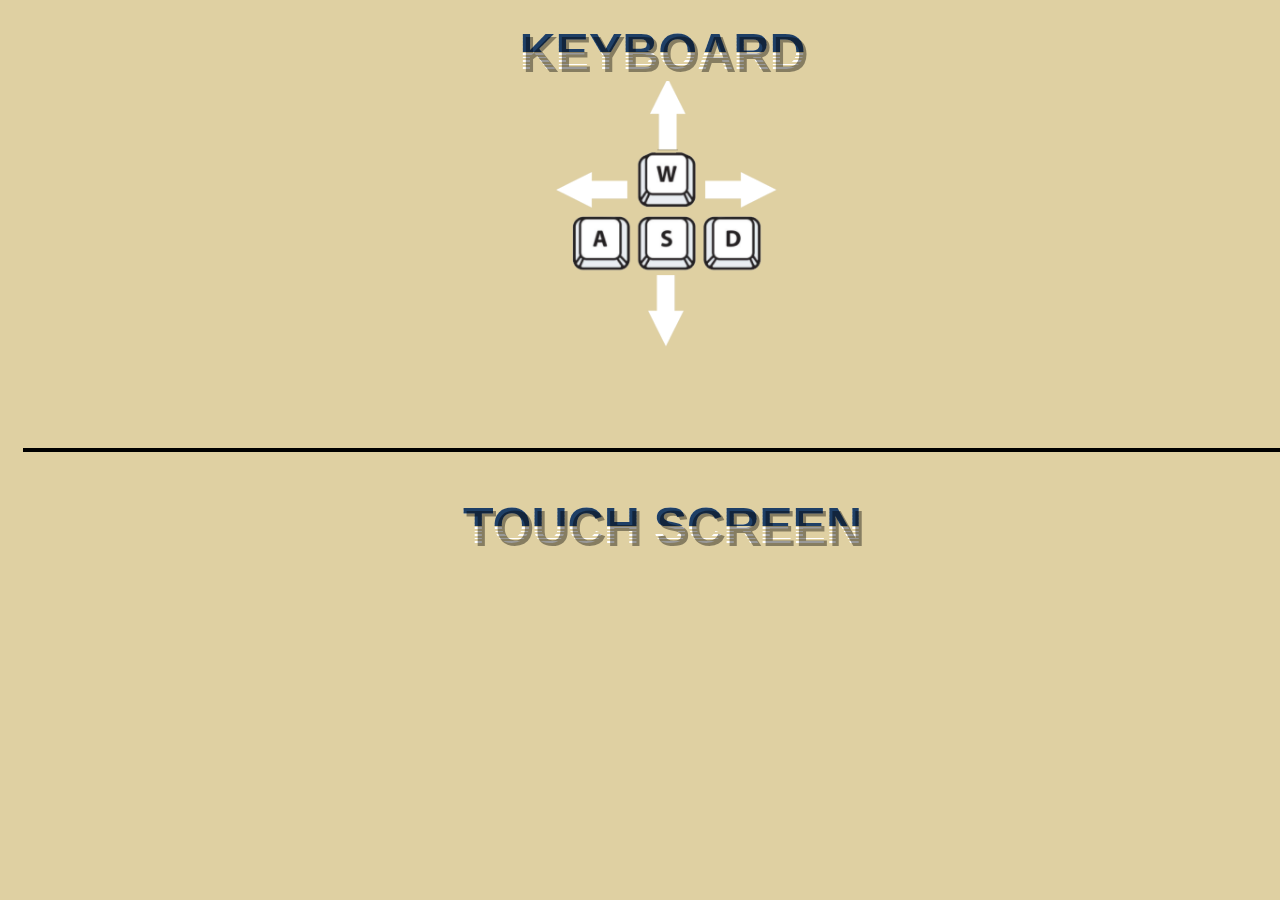
==== pages/controls.html @ 4e389fb1 "Add files via upload" ====
<!DOCTYPE html>
<html lang="en">

<head>
    <meta charset="UTF-8">
    <meta name="viewport" content="width=device-width, initial-scale=1.0">
    <title>90s Snake: Controls</title>
    <link rel="stylesheet" href="../styles/styles.css">
    <link rel="stylesheet" href="../styles/controls.css">
</head>

<body>

    <div id="topContainer">
        <span class="horizontal-cut-text-h2">Keyboard</span>
        <img src="../assets/WASD.png" alt="Controls for Keyboard: W-up, A-left, S-down, D-right">
    </div>
    <div id="line"></div>
    <div id="bottomContainer">
        <span class="horizontal-cut-text-h2">Touch Screen</span>
    </div>

</body>

</html>
---- styles/styles.css ----
* {
  box-sizing: border-box;
  margin: 0;
  padding: 0;
}
html {
  height: 100%;
  width: 100%;
}
body {
  display: flex;
  align-items: center;
  justify-content: center;
  background-color: rgb(223, 208, 162);
  height: 100%;
  width: 100%;
}
canvas {
  background-color: rgb(0, 0, 0);
  background-size: 100% 100%;
  max-width: 1280px;
}

@import url('https://fonts.googleapis.com/css2?family=Catamaran:wght@900&display=swap');
.horizontal-cut-text-h1 {
  font-size: 7vw;
  font-weight: 900;
  font-family: 'Catamaran', sans-serif;
  text-transform: uppercase;
  background: -webkit-linear-gradient(
      270deg,
      #d60aa3,
      #d60aa3 50%,
      transparent 50%
    ),
    -webkit-repeating-linear-gradient(90deg, transparent, transparent 3%, white
          3%, white 6%);
  background-clip: text;
  -webkit-background-clip: text;
  color: transparent;
  text-shadow: 0.4vw 0.3vw rgba(0, 0, 0, 0.3);
}
.horizontal-cut-text-h2 {
  font-size: 50px;
  font-weight: 700;
  font-family: 'Catamaran', sans-serif;
  text-transform: uppercase;
  background: -webkit-linear-gradient(
      270deg,
      #1e3f66,
      #1e3f66 50%,
      transparent 50%
    ),
    -webkit-repeating-linear-gradient(90deg, transparent, transparent 3%, white
          3%, white 6%);
  background-clip: text;
  -webkit-background-clip: text;
  color: transparent;
  text-shadow: 3px 3px rgba(0, 0, 0, 0.4);
}

#gameOver {
  position: absolute;
  left: 50%;
  top: 50%;
  transform: translate(-50%, -50%);
  text-align: center;
  font-size: 6.5vw;
  white-space: nowrap;
}
---- styles/controls.css ----
body {
  display: flex;
  flex-direction: column;
  align-items: flex-start;
  justify-content: center;
  width: 100%;
}

body div {
  display: flex;
  flex-flow: column nowrap;
  align-items: center;
  width: 100%;
  height: 50%;
  margin: 2.5vh;
}

#topContainer img {
    height: 30vh;
    width:fit-content;
}

#line {
  width: 100%;
  height: 0.5vh;
  background-color: black;
}

/* #bottomContainer {} */
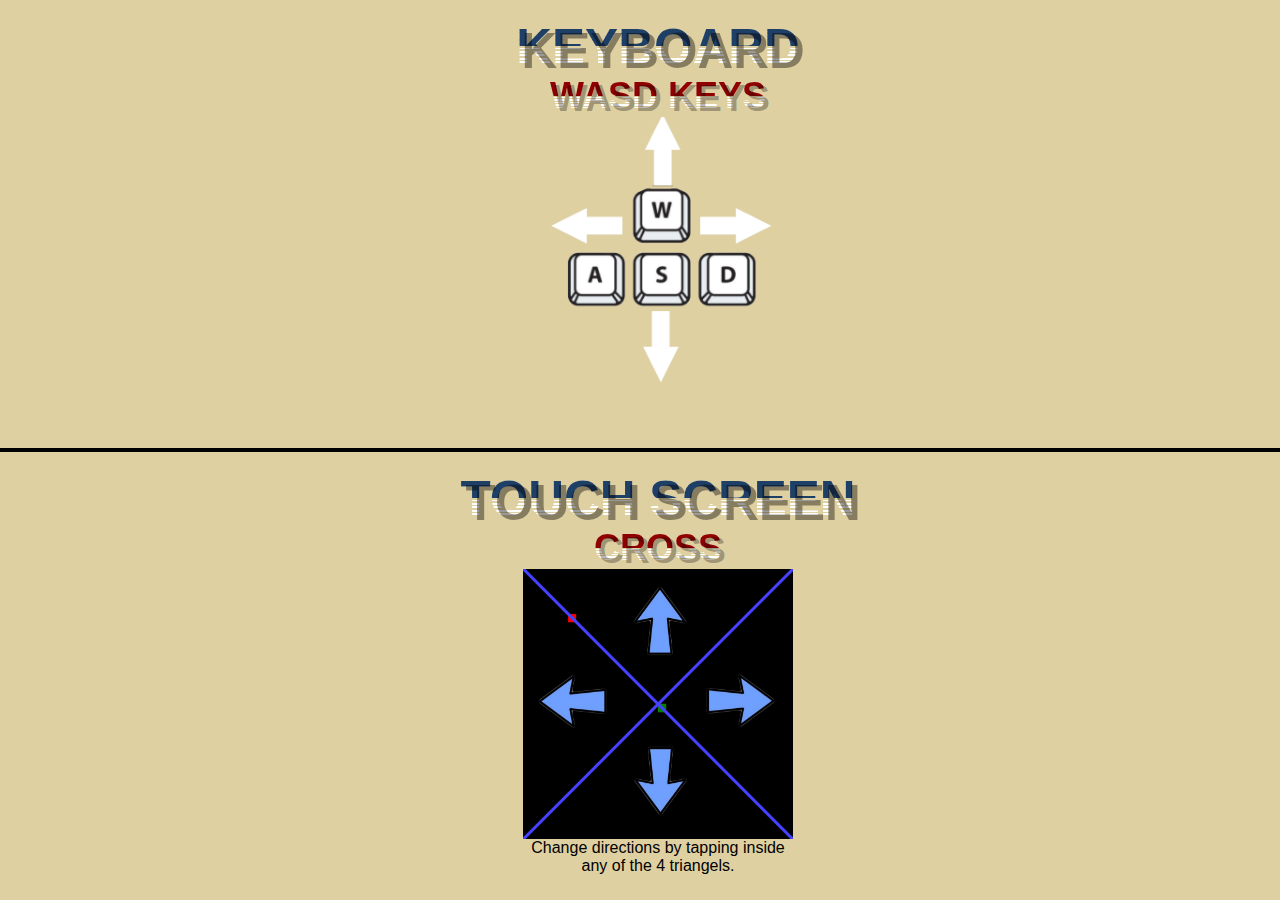
==== commit 151dcce9: "git push origin main" ====
--- a/pages/controls.html
+++ b/pages/controls.html
@@ -11,13 +11,25 @@
 
 <body>
 
-    <div id="topContainer">
+    <div id="topContainer" class="parentContainer">
         <span class="horizontal-cut-text-h2">Keyboard</span>
-        <img src="../assets/WASD.png" alt="Controls for Keyboard: W-up, A-left, S-down, D-right">
+        <div id="topContent" class="contentContainers">
+            <div id="wasdControlls" class="controllsContainers">
+                <h5 class="horizontal-cut-text-titles">WASD KEys</h5>
+                <img src="../assets/WASD.png" alt="Controls for Keyboard: W-up, A-left, S-down, D-right">
+            </div>
+        </div>
     </div>
     <div id="line"></div>
-    <div id="bottomContainer">
+    <div id="bottomContainer" class="parentContainer">
         <span class="horizontal-cut-text-h2">Touch Screen</span>
+        <div id="bottomContent" class="contentContainers">
+            <div id="crossControlls" class="controllsContainers">
+                <h5 class="horizontal-cut-text-titles">Cross</h5>
+                <img src="../assets/touch_screenX.png" alt="Touch screen controll: X split L, R, Up, Down.">
+                <p>Change directions by tapping inside <br> any of the 4 triangels.</p>
+            </div>
+        </div>
     </div>
 
 </body>
--- a/styles/styles.css
+++ b/styles/styles.css
@@ -14,6 +14,10 @@
   background-color: rgb(223, 208, 162);
   height: 100%;
   width: 100%;
+
+  text-align: center;
+  font-family: Verdana, Geneva, Tahoma, sans-serif;
+  font-size: 16px;
 }
 canvas {
   background-color: rgb(0, 0, 0);
@@ -23,7 +27,7 @@
 
 @import url('https://fonts.googleapis.com/css2?family=Catamaran:wght@900&display=swap');
 .horizontal-cut-text-h1 {
-  font-size: 7vw;
+  font-size: 7vh;
   font-weight: 900;
   font-family: 'Catamaran', sans-serif;
   text-transform: uppercase;
@@ -41,7 +45,7 @@
   text-shadow: 0.4vw 0.3vw rgba(0, 0, 0, 0.3);
 }
 .horizontal-cut-text-h2 {
-  font-size: 50px;
+  font-size: 5.5vh;
   font-weight: 700;
   font-family: 'Catamaran', sans-serif;
   text-transform: uppercase;
@@ -56,7 +60,25 @@
   background-clip: text;
   -webkit-background-clip: text;
   color: transparent;
-  text-shadow: 3px 3px rgba(0, 0, 0, 0.4);
+  text-shadow: 0.4vw 0.3vw rgba(0, 0, 0, 0.4);
+}
+.horizontal-cut-text-titles {
+  font-size: 4vh;
+  font-weight: 550;
+  font-family: 'Catamaran', sans-serif;
+  text-transform: uppercase;
+  background: -webkit-linear-gradient(
+      270deg,
+      #900000,
+      #900000 50%,
+      transparent 50%
+    ),
+    -webkit-repeating-linear-gradient(90deg, transparent, transparent 3%, white
+          3%, white 6%);
+  background-clip: text;
+  -webkit-background-clip: text;
+  color: transparent;
+  text-shadow: 0.3vw 0.2vw rgba(0, 0, 0, 0.3);
 }
 
 #gameOver {
--- a/styles/controls.css
+++ b/styles/controls.css
@@ -6,18 +6,33 @@
   width: 100%;
 }
 
-body div {
+.parentContainer {
   display: flex;
   flex-flow: column nowrap;
   align-items: center;
   width: 100%;
   height: 50%;
-  margin: 2.5vh;
+  margin: 2vh;
+}
+
+.contentContainers {
+  display: flex;
+  flex-wrap: nowrap;
+  align-items: center;
+}
+
+.controllsContainers {
+  display: flex;
+  flex-flow: column nowrap;
+  align-items: center;
+}
+.controllsContainers img {
+  max-width: 30vh;
 }
 
 #topContainer img {
-    height: 30vh;
-    width:fit-content;
+  height: 30vh;
+  width: fit-content;
 }
 
 #line {
